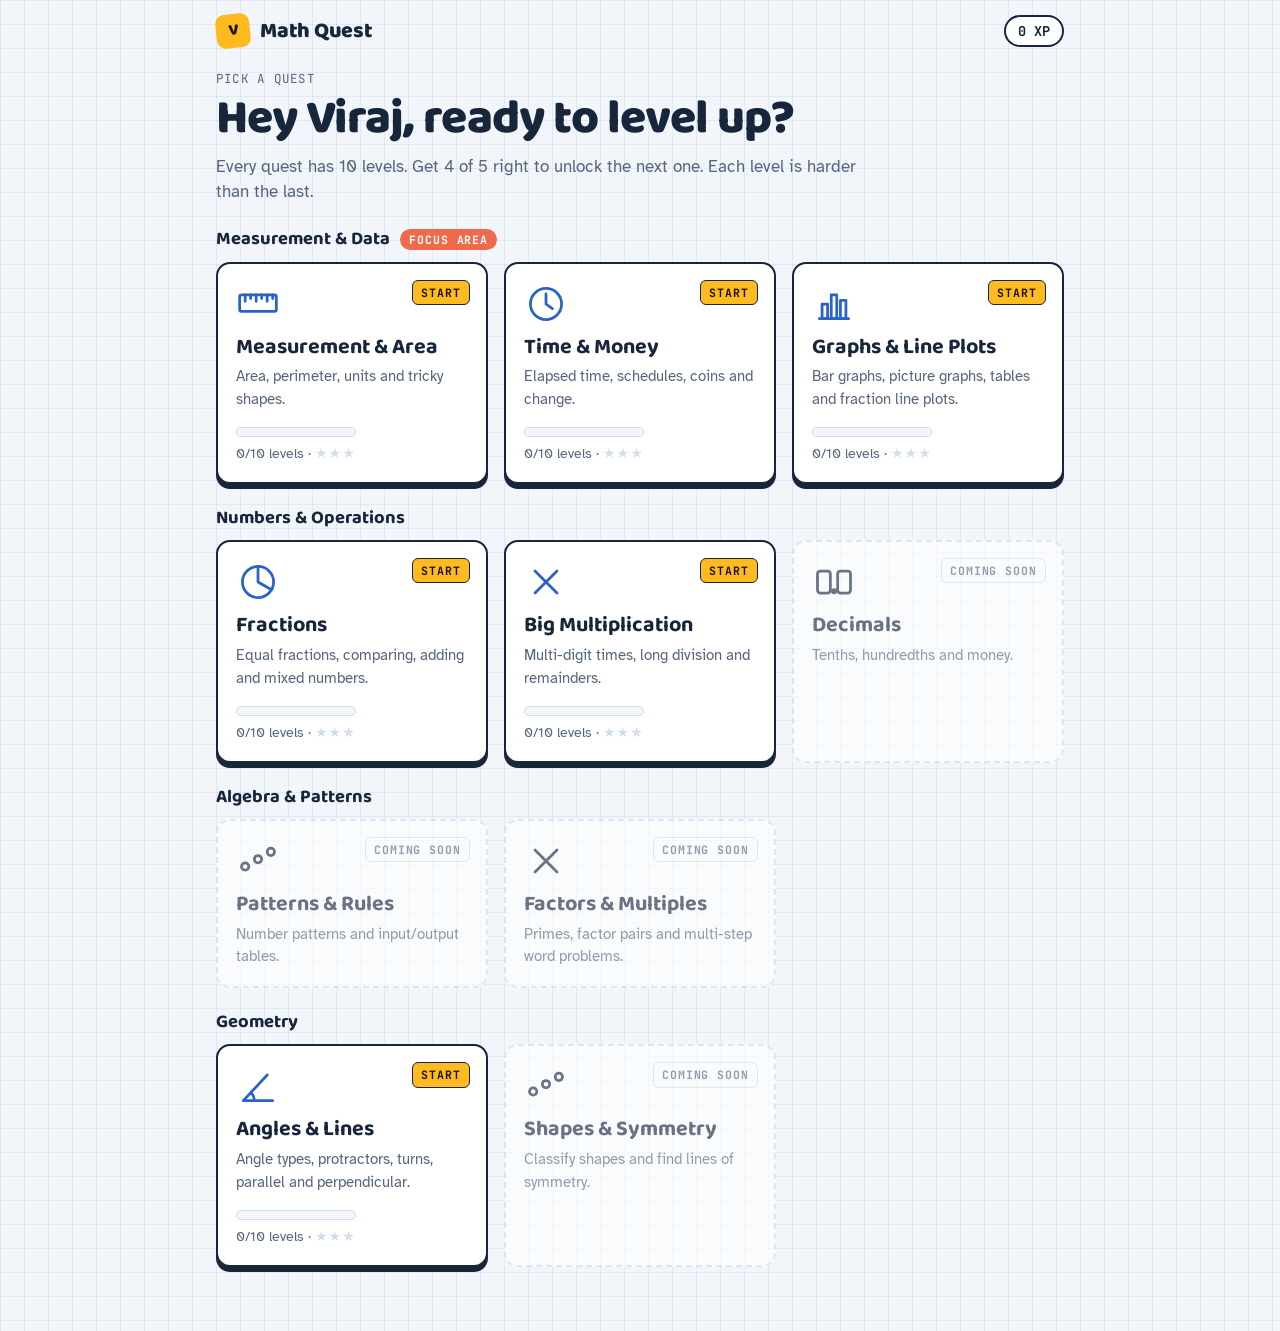
==== index.html @ 47aa9bea "Add Angles & Lines quest 10 levels covering Grade 4 geometry and angle measurement: angle types, lin" ====
<!doctype html>
<html lang="en">
<head>
<meta charset="utf-8">
<meta name="viewport" content="width=device-width, initial-scale=1, viewport-fit=cover">
<title>Viraj's Math Quest</title>
<meta name="claude:viewport-fit-sides" content="cover">
<link rel="preconnect" href="https://fonts.googleapis.com">
<link rel="preconnect" href="https://fonts.gstatic.com" crossorigin>
<link rel="stylesheet" href="https://fonts.googleapis.com/css2?family=Atkinson+Hyperlegible:wght@400;700&family=Baloo+2:wght@700;800&family=JetBrains+Mono:wght@500;700&display=swap">
<link rel="stylesheet" href="css/style.css">
</head>
<body>
<!--BODY-->
<header class="top">
  <button class="brand" id="home" aria-label="Back to all quests"><span class="mark">V</span>Math Quest</button>
  <span class="xp" id="xp">0 XP</span>
</header>
<main id="app"></main>
<!--/BODY-->
<script src="js/draw.js"></script>
<script src="js/topics/measurement.js"></script>
<script src="js/topics/time-money.js"></script>
<script src="js/topics/graphs.js"></script>
<script src="js/topics/fractions.js"></script>
<script src="js/topics/multiply.js"></script>
<script src="js/topics/angles.js"></script>
<script src="js/app.js"></script>
</body>
</html>
---- css/style.css ----
/* Layout: graph-paper page, one centred column; level map is a "ruler" plus a ladder of level cards. */
:root {
  --paper: #f2f6fb;
  --grid: rgba(47, 99, 171, 0.09);
  --card: #ffffff;
  --ink: #18263b;
  --muted: #56667e;
  --line: #d3deeb;
  --ink-blue: #2a63c7;
  --pencil: #ffba1f;
  --pencil-deep: #c98a00;
  --coral: #ef6a4c;
  --good: #1d9a57;
  --good-bg: #e5f6ec;
  --bad: #c9423a;
  --bad-bg: #fcebe8;
  --shape: #dce8fb;
  --shape-alt: #fff1cc;
  --display: 'Baloo 2', 'Trebuchet MS', system-ui, sans-serif;
  --body: 'Atkinson Hyperlegible', system-ui, -apple-system, 'Segoe UI', sans-serif;
  --mono: 'JetBrains Mono', ui-monospace, Menlo, Consolas, monospace;
  --r: 14px;
}
@media (prefers-color-scheme: dark) {
  :root:not([data-theme="light"]) {
    --paper: #13201c; --grid: rgba(220, 240, 230, 0.05); --card: #1c2c27; --ink: #e9f1ed; --muted: #9fb3aa;
    --line: #2e423b; --ink-blue: #7fb0ff; --pencil: #ffc94a; --pencil-deep: #ffd77a; --coral: #ff8a6e;
    --good: #4fcf8a; --good-bg: #173a29; --bad: #ff7d72; --bad-bg: #3d1f1d; --shape: #24405f; --shape-alt: #4a3d17;
    color-scheme: dark;
  }
}
:root[data-theme="dark"] {
  --paper: #13201c; --grid: rgba(220, 240, 230, 0.05); --card: #1c2c27; --ink: #e9f1ed; --muted: #9fb3aa;
  --line: #2e423b; --ink-blue: #7fb0ff; --pencil: #ffc94a; --pencil-deep: #ffd77a; --coral: #ff8a6e;
  --good: #4fcf8a; --good-bg: #173a29; --bad: #ff7d72; --bad-bg: #3d1f1d; --shape: #24405f; --shape-alt: #4a3d17;
  color-scheme: dark;
}

* { box-sizing: border-box; }
html, body { min-height: 100%; }
body {
  margin: 0;
  font: 17px/1.5 var(--body);
  color: var(--ink);
  background-color: var(--paper);
  background-image:
    linear-gradient(var(--grid) 1px, transparent 1px),
    linear-gradient(90deg, var(--grid) 1px, transparent 1px);
  background-size: 24px 24px;
}
button { font: inherit; color: inherit; }
:focus-visible { outline: 3px solid var(--ink-blue); outline-offset: 2px; border-radius: 6px; }
.sr { position: absolute; width: 1px; height: 1px; overflow: hidden; clip: rect(0 0 0 0); }

.top {
  display: flex; align-items: center; justify-content: space-between; gap: 12px;
  max-width: 880px; margin: 0 auto;
  padding-block: 14px;
  padding-left: max(16px, env(safe-area-inset-left, 0px));
  padding-right: max(16px, env(safe-area-inset-right, 0px));
}
.brand {
  display: flex; align-items: center; gap: 10px; background: none; border: 0; cursor: pointer; padding: 0;
  font-family: var(--display); font-weight: 800; font-size: 1.35rem; letter-spacing: -0.01em;
}
.brand .mark {
  width: 34px; height: 34px; border-radius: 9px; background: var(--pencil); color: #1b1300;
  display: grid; place-items: center; font-size: 1rem; transform: rotate(-6deg);
}
.xp {
  font-family: var(--mono); font-size: 0.85rem; font-weight: 700;
  background: var(--card); border: 2px solid var(--ink); border-radius: 999px; padding: 4px 12px;
  font-variant-numeric: tabular-nums;
}

main {
  max-width: 880px; margin: 0 auto;
  padding-block: 8px 64px;
  padding-left: max(16px, env(safe-area-inset-left, 0px));
  padding-right: max(16px, env(safe-area-inset-right, 0px));
  display: flex; flex-direction: column; gap: 24px;
}
h1, h2 { font-family: var(--display); line-height: 1.1; text-wrap: balance; margin: 0; }
h1 { font-size: clamp(2rem, 6vw, 3rem); font-weight: 800; letter-spacing: -0.02em; }
h2 { font-size: 1.35rem; font-weight: 700; }
.eyebrow { margin: 0 0 4px; font-family: var(--mono); font-size: 0.78rem; text-transform: uppercase; letter-spacing: 0.1em; color: var(--muted); }
.lede { margin: 8px 0 0; color: var(--muted); max-width: 60ch; }

.btn {
  border: 2px solid var(--ink); background: var(--card); border-radius: 12px; padding: 10px 18px;
  font-weight: 700; cursor: pointer; box-shadow: 0 3px 0 var(--ink); transition: transform .08s, box-shadow .08s;
}
.btn:active { transform: translateY(3px); box-shadow: 0 0 0 var(--ink); }
.btn.primary { background: var(--pencil); color: #1b1300; }
.btn:disabled { opacity: .5; cursor: default; }
.link { background: none; border: 0; padding: 4px 0; cursor: pointer; color: var(--ink-blue); font-weight: 700; }

/* ---------- home tiles ---------- */
.tiles { display: grid; grid-template-columns: repeat(auto-fill, minmax(240px, 1fr)); gap: 16px; }
.tile {
  position: relative; text-align: left; display: flex; flex-direction: column; gap: 6px;
  background: var(--card); border: 2px solid var(--line); border-radius: var(--r); padding: 18px;
  min-width: 0;
}
.tile p { margin: 0; color: var(--muted); font-size: 0.95rem; }
.tile .ic { width: 44px; height: 44px; fill: none; stroke: currentColor; stroke-width: 3; stroke-linecap: round; stroke-linejoin: round; margin-bottom: 4px; }
.tile.live { border-color: var(--ink); box-shadow: 0 5px 0 var(--ink); cursor: pointer; transition: transform .12s, box-shadow .12s; grid-column: span 1; }
.tile.live .ic { color: var(--ink-blue); }
.tile.live:hover { transform: translateY(-2px); box-shadow: 0 7px 0 var(--ink); }
.tile.live:active { transform: translateY(4px); box-shadow: 0 1px 0 var(--ink); }
.tile.soon { opacity: .62; border-style: dashed; }
.tile .tag {
  position: absolute; top: 16px; right: 16px; font-family: var(--mono); font-size: .72rem; font-weight: 700;
  text-transform: uppercase; letter-spacing: .08em; padding: 3px 8px; border-radius: 6px; border: 1.5px solid var(--line); color: var(--muted);
}
.tile .tag.go { background: var(--pencil); color: #1b1300; border-color: var(--ink); }
.tile-foot { margin-top: 10px; display: flex; flex-direction: column; gap: 6px; font-size: .88rem; color: var(--muted); }
.meter { height: 10px; border-radius: 99px; background: var(--paper); border: 1.5px solid var(--line); overflow: hidden; }
.meter i { display: block; height: 100%; background: var(--good); }

.stars { color: var(--pencil-deep); letter-spacing: 1px; white-space: nowrap; }
.stars .off { color: var(--line); }

/* ---------- level map ---------- */
.crumbs { margin-bottom: -12px; }
.ruler {
  margin-top: 18px; display: grid; grid-template-columns: repeat(10, 1fr);
  background: var(--pencil); border: 2px solid var(--ink); border-radius: 8px; height: 46px; overflow: hidden;
}
.ruler span {
  position: relative; border-right: 1.5px solid var(--ink);
  background: repeating-linear-gradient(90deg, transparent 0 calc(20% - 1px), rgba(0,0,0,.45) calc(20% - 1px) 20%) top / 100% 9px no-repeat;
}
.ruler span:last-child { border-right: 0; }
.ruler span.on { background-color: var(--good); }
.ruler em { position: absolute; bottom: 4px; right: 5px; font: 700 .78rem var(--mono); font-style: normal; color: #1b1300; }

.levels { display: grid; grid-template-columns: repeat(auto-fill, minmax(min(100%, 380px), 1fr)); gap: 12px; }
.lvl {
  display: flex; align-items: center; gap: 14px; text-align: left; cursor: pointer;
  background: var(--card); border: 2px solid var(--ink); border-radius: var(--r); padding: 12px 14px;
  box-shadow: 0 4px 0 var(--ink); min-width: 0; transition: transform .1s, box-shadow .1s;
}
.lvl:hover:not(:disabled) { transform: translateY(-2px); box-shadow: 0 6px 0 var(--ink); }
.lvl.locked { cursor: default; border-color: var(--line); box-shadow: none; opacity: .65; }
.lvl.next { outline: 3px dashed var(--pencil-deep); outline-offset: 3px; }
.lvl-n {
  flex: none; width: 44px; height: 44px; border-radius: 50%; display: grid; place-items: center;
  font: 800 1.35rem var(--display); background: var(--paper); border: 2px solid currentColor;
}
.lvl.done .lvl-n { background: var(--good); color: #fff; border-color: var(--good); }
.lvl-body { flex: 1; min-width: 0; display: flex; flex-direction: column; }
.lvl-body b { font-family: var(--display); font-size: 1.15rem; line-height: 1.2; }
.lvl-body small { color: var(--muted); font-size: .85rem; }
.lvl-s { flex: none; font-size: 1.1rem; }
.parent { margin: 0; font-size: .85rem; color: var(--muted); }

/* ---------- play ---------- */
.playtop { display: flex; align-items: center; gap: 12px; flex-wrap: wrap; justify-content: space-between; }
.where { font-family: var(--display); font-weight: 700; font-size: 1.1rem; flex: 1; min-width: 0; text-align: center; }
.dots { display: flex; gap: 6px; }
.dots i { width: 14px; height: 14px; border-radius: 50%; border: 2px solid var(--ink); background: var(--card); }
.dots i.cur { background: var(--pencil); }
.dots i.ok { background: var(--good); border-color: var(--good); }
.dots i.no { background: var(--bad); border-color: var(--bad); }

.qcard {
  background: var(--card); border: 2px solid var(--ink); border-radius: 18px; box-shadow: 0 6px 0 var(--ink);
  padding: clamp(18px, 4vw, 32px); display: flex; flex-direction: column; gap: 18px;
}
.qnum { margin: 0; font-family: var(--mono); font-size: .78rem; text-transform: uppercase; letter-spacing: .1em; color: var(--muted); }
.prompt { font-size: clamp(1.15rem, 3.2vw, 1.4rem); line-height: 1.45; max-width: 60ch; }
.prompt b { color: var(--ink-blue); }
.fig { margin: 0; background: var(--paper); border-radius: 12px; border: 1.5px solid var(--line); padding: 8px; }
.fig svg { display: block; width: 100%; max-width: 460px; height: auto; margin: 0 auto; }
.fig .sh { fill: var(--shape); stroke: var(--ink); stroke-width: 2.5; stroke-linejoin: round; }
.fig .sh.cut { fill: var(--paper); stroke-dasharray: 0; }
.fig .sh.alt { fill: var(--shape-alt); }
.fig .seg { stroke: var(--ink); stroke-width: 2; stroke-dasharray: 6 5; }
.fig .ra { fill: none; stroke: var(--ink); stroke-width: 1.6; }
.fig .lbl { font: 700 14px var(--mono); fill: var(--ink); paint-order: stroke; stroke: var(--paper); stroke-width: 4px; stroke-linejoin: round; }
.fig .lbl.q { fill: var(--coral); font-size: 16px; }

.answer { display: flex; gap: 12px; flex-wrap: wrap; align-items: stretch; }
.field {
  display: flex; align-items: center; gap: 8px; border: 2px solid var(--ink); border-radius: 12px; background: var(--paper);
  padding: 0 14px; flex: 0 1 280px; min-width: 0;
}
.field input {
  border: 0; background: transparent; outline: none; font: 700 1.5rem var(--mono); color: var(--ink);
  width: 100%; min-width: 0; padding: 10px 0;
}
.field:focus-within { outline: 3px solid var(--ink-blue); outline-offset: 2px; }
.field .unit, .field .pre { font-family: var(--mono); color: var(--muted); white-space: nowrap; }
.field.right { border-color: var(--good); background: var(--good-bg); }
.field.wrong { border-color: var(--bad); background: var(--bad-bg); }

.choices { display: grid; grid-template-columns: repeat(auto-fit, minmax(160px, 1fr)); gap: 10px; }
.choice {
  border: 2px solid var(--ink); border-radius: 12px; background: var(--paper); padding: 14px; cursor: pointer;
  font-family: var(--mono); font-weight: 700; font-size: 1.05rem; box-shadow: 0 3px 0 var(--ink);
}
.choice:hover:not(:disabled) { background: var(--shape); }
.choice:disabled { cursor: default; }
.choice.right { background: var(--good-bg); border-color: var(--good); box-shadow: 0 3px 0 var(--good); }
.choice.wrong { background: var(--bad-bg); border-color: var(--bad); box-shadow: 0 3px 0 var(--bad); }

.hintrow { display: flex; flex-direction: column; gap: 6px; }
.hinttext { margin: 0; padding: 10px 14px; border-radius: 10px; background: var(--shape-alt); max-width: 60ch; }

.feedback { border-radius: 14px; padding: 16px 18px; display: flex; flex-direction: column; gap: 8px; align-items: flex-start; }
.feedback.good { background: var(--good-bg); border: 2px solid var(--good); }
.feedback.bad { background: var(--bad-bg); border: 2px solid var(--bad); }
.feedback p { margin: 0; }
.verdict { font-family: var(--display); font-size: 1.3rem; font-weight: 800; }
.plus { font: 700 .85rem var(--mono); color: var(--good); }
.why { font-family: var(--mono); font-size: .95rem; }
.feedback .btn { margin-top: 6px; }

/* ---------- results ---------- */
.result { text-align: center; display: flex; flex-direction: column; align-items: center; gap: 6px; padding-block: 32px; }
.result .lede { margin-inline: auto; }
.bigstars { font-size: 3.4rem; line-height: 1.1; margin: 8px 0; }
.result.win .bigstars { animation: pop .5s ease-out; }
.actions { display: flex; gap: 12px; flex-wrap: wrap; justify-content: center; margin-top: 18px; }
@keyframes pop { from { transform: scale(.4); } 70% { transform: scale(1.15); } to { transform: scale(1); } }

.confetti { position: fixed; inset: 0; width: 100%; height: 100%; pointer-events: none; z-index: 50; }

@media (prefers-reduced-motion: reduce) {
  * { animation: none !important; transition: none !important; }
}
@media (max-width: 520px) {
  .where { order: 3; flex-basis: 100%; text-align: left; }
  .answer .btn { flex: 1 1 100%; }
  .field { flex: 1 1 100%; }
}

/* ---------- home: areas from the score report ---------- */
.area { display: flex; flex-direction: column; gap: 12px; }
.area-h { font-size: 1.15rem; display: flex; align-items: center; gap: 10px; flex-wrap: wrap; }
.pill {
  font: 700 .72rem var(--mono); text-transform: uppercase; letter-spacing: .08em;
  background: var(--coral); color: #fff; padding: 3px 9px; border-radius: 999px;
}

/* ---------- graphs & tables ---------- */
.fig .gl { stroke: var(--line); stroke-width: 1; }
.fig .ax { stroke: var(--ink); stroke-width: 2; }
.fig .bar { fill: var(--ink-blue); }
.fig .bar.miss { fill: none; stroke: var(--coral); stroke-width: 2; stroke-dasharray: 5 4; }
.fig .tk { font: 600 12px var(--mono); fill: var(--ink); }
.fig .ttl { font: 700 14px var(--body); fill: var(--muted); }
.fig .xm { font: 700 20px var(--mono); fill: var(--ink-blue); }
.fig .qm { font: 800 20px var(--display); fill: var(--coral); }
.fig .ico { fill: var(--pencil); stroke: var(--pencil-deep); stroke-width: 1.5; }
.prompt code { font: 700 .9em var(--mono); background: var(--paper); border: 1px solid var(--line); border-radius: 5px; padding: 0 5px; }
.dtable { border-collapse: collapse; margin: 12px 0; font-family: var(--mono); font-size: 1rem; font-variant-numeric: tabular-nums; }
.dtable th, .dtable td { border: 1.5px solid var(--line); padding: 6px 16px; text-align: left; }
.dtable th { background: var(--paper); font-family: var(--body); }
.dtable td:last-child { text-align: right; }
.fig .tkf { font: 700 17px var(--body); fill: var(--ink); }

/* ---------- fractions ---------- */
.fig .fb { fill: var(--card); stroke: var(--ink); stroke-width: 2; }
.fig .fb.on { fill: var(--pencil); }
.fr { display: inline-flex; flex-direction: column; align-items: center; vertical-align: middle; line-height: 1.05; font-family: var(--mono); font-weight: 700; font-size: .9em; margin: 0 .12em; }
.fr > span:first-child { border-bottom: 2px solid currentColor; padding: 0 .15em; }
.choice .fr { font-size: 1em; }
.feedback .fr, .hinttext .fr { font-size: .95em; }

/* ---------- area model ---------- */
.dtable.area th, .dtable.area td { text-align: center; min-width: 64px; }
.dtable.area th:first-child { color: var(--muted); }
.dtable.area td { background: var(--shape); }
.qcell { color: var(--coral); font-size: 1.2em; }

/* ---------- angles & lines ---------- */
.fig .ray { stroke: var(--ink); stroke-width: 3; stroke-linecap: round; }
.fig .ray.hl { stroke: var(--coral); }
.fig .ahd { fill: var(--ink); }
.fig .arc { fill: none; stroke: var(--ink-blue); stroke-width: 2.5; }
.fig .arcmk { fill: none; stroke: var(--ink-blue); stroke-width: 2.5; }
.fig .vtx { fill: var(--ink); }
.fig .angl { font: 700 15px var(--mono); fill: var(--ink-blue); paint-order: stroke; stroke: var(--paper); stroke-width: 4px; }
.fig .lbl.ang { fill: var(--ink-blue); }
.fig .prot { fill: var(--shape-alt); stroke: var(--ink); stroke-width: 2; }
.fig .tick { stroke: var(--ink); stroke-width: 1.3; }
.fig .ptk { font: 600 10px var(--mono); fill: var(--ink); }
.fig .clk { fill: var(--card); stroke: var(--ink); stroke-width: 3; }
.fig .hand { stroke: var(--ink); stroke-width: 3.5; stroke-linecap: round; }
.fig .hand.hr { stroke-width: 6; stroke: var(--ink-blue); }
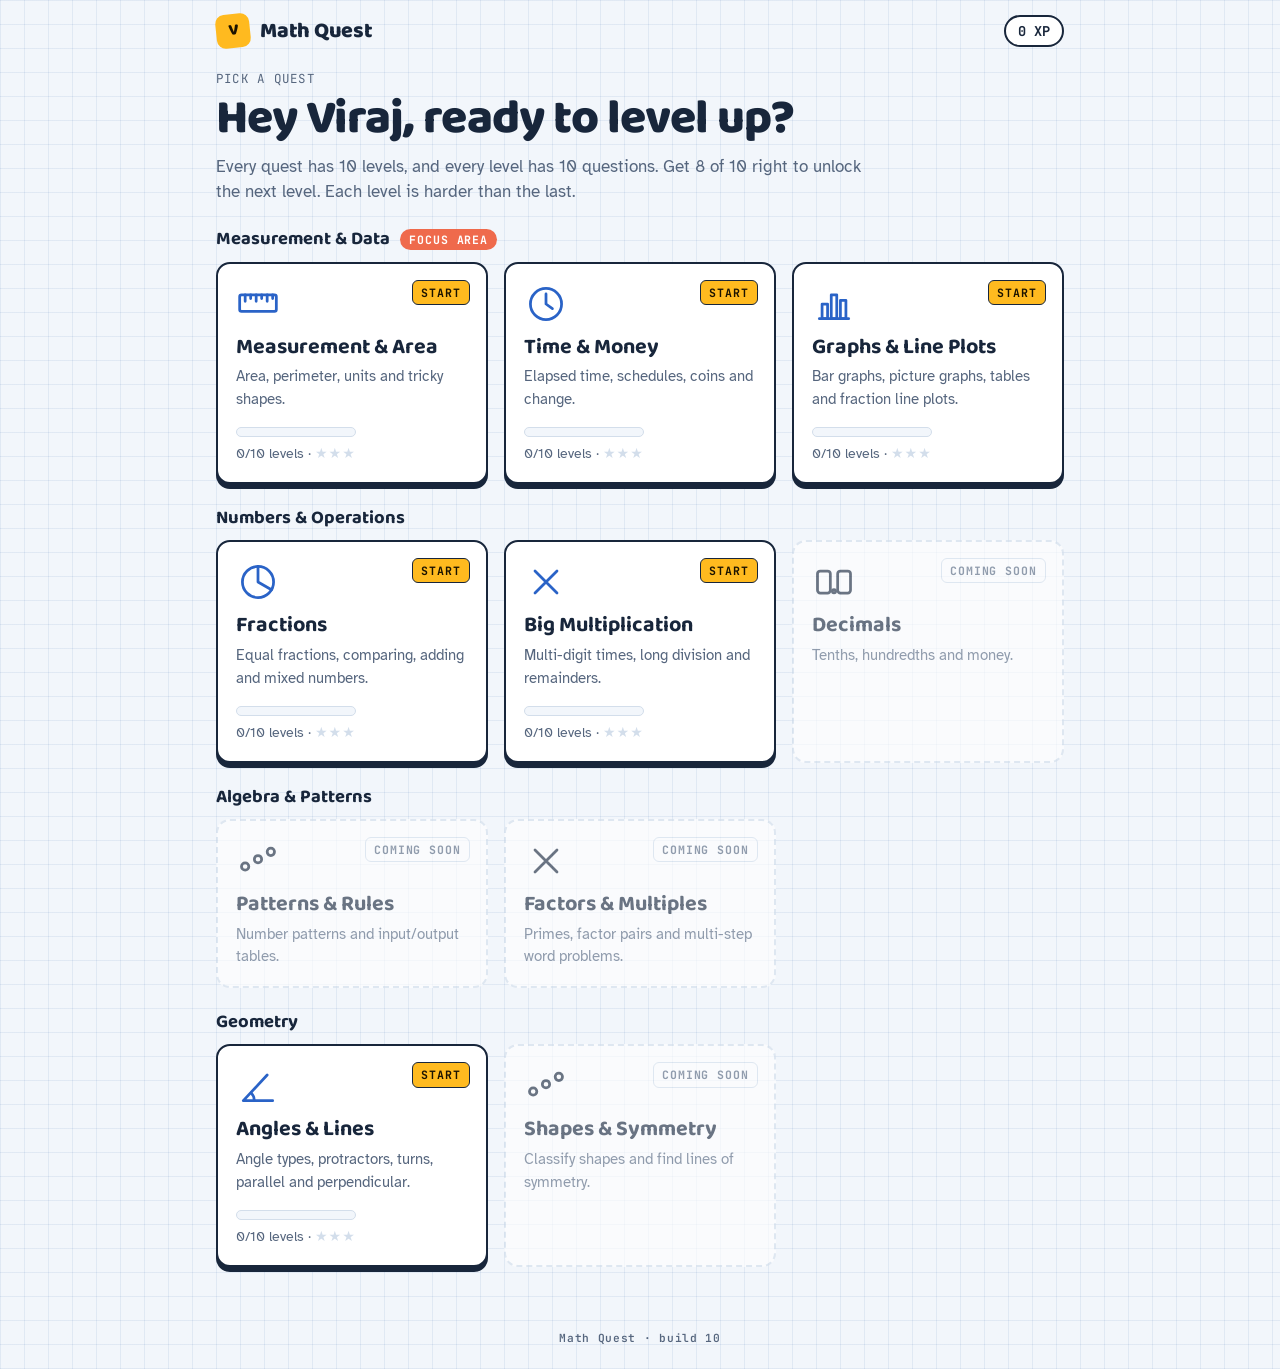
==== commit 6e10aa0a: "Add build number and a first-question tip A small 'build 10' footer shows which version is loaded, a" ====
--- a/index.html
+++ b/index.html
@@ -17,6 +17,7 @@
   <span class="xp" id="xp">0 XP</span>
 </header>
 <main id="app"></main>
+<footer class="build">Math Quest · build 10</footer>
 <!--/BODY-->
 <script src="js/draw.js"></script>
 <script src="js/topics/measurement.js"></script>
--- a/css/style.css
+++ b/css/style.css
@@ -290,3 +290,6 @@
 .fig .clk { fill: var(--card); stroke: var(--ink); stroke-width: 3; }
 .fig .hand { stroke: var(--ink); stroke-width: 3.5; stroke-linecap: round; }
 .fig .hand.hr { stroke-width: 6; stroke: var(--ink-blue); }
+.qcount { margin-top: 3px; font: 700 .72rem var(--mono); text-transform: uppercase; letter-spacing: .08em; color: var(--ink-blue); }
+.lvl.locked .qcount { color: var(--muted); }
+.build { text-align: center; font: 600 .7rem var(--mono); color: var(--muted); letter-spacing: .06em; padding-block: 0 24px; }
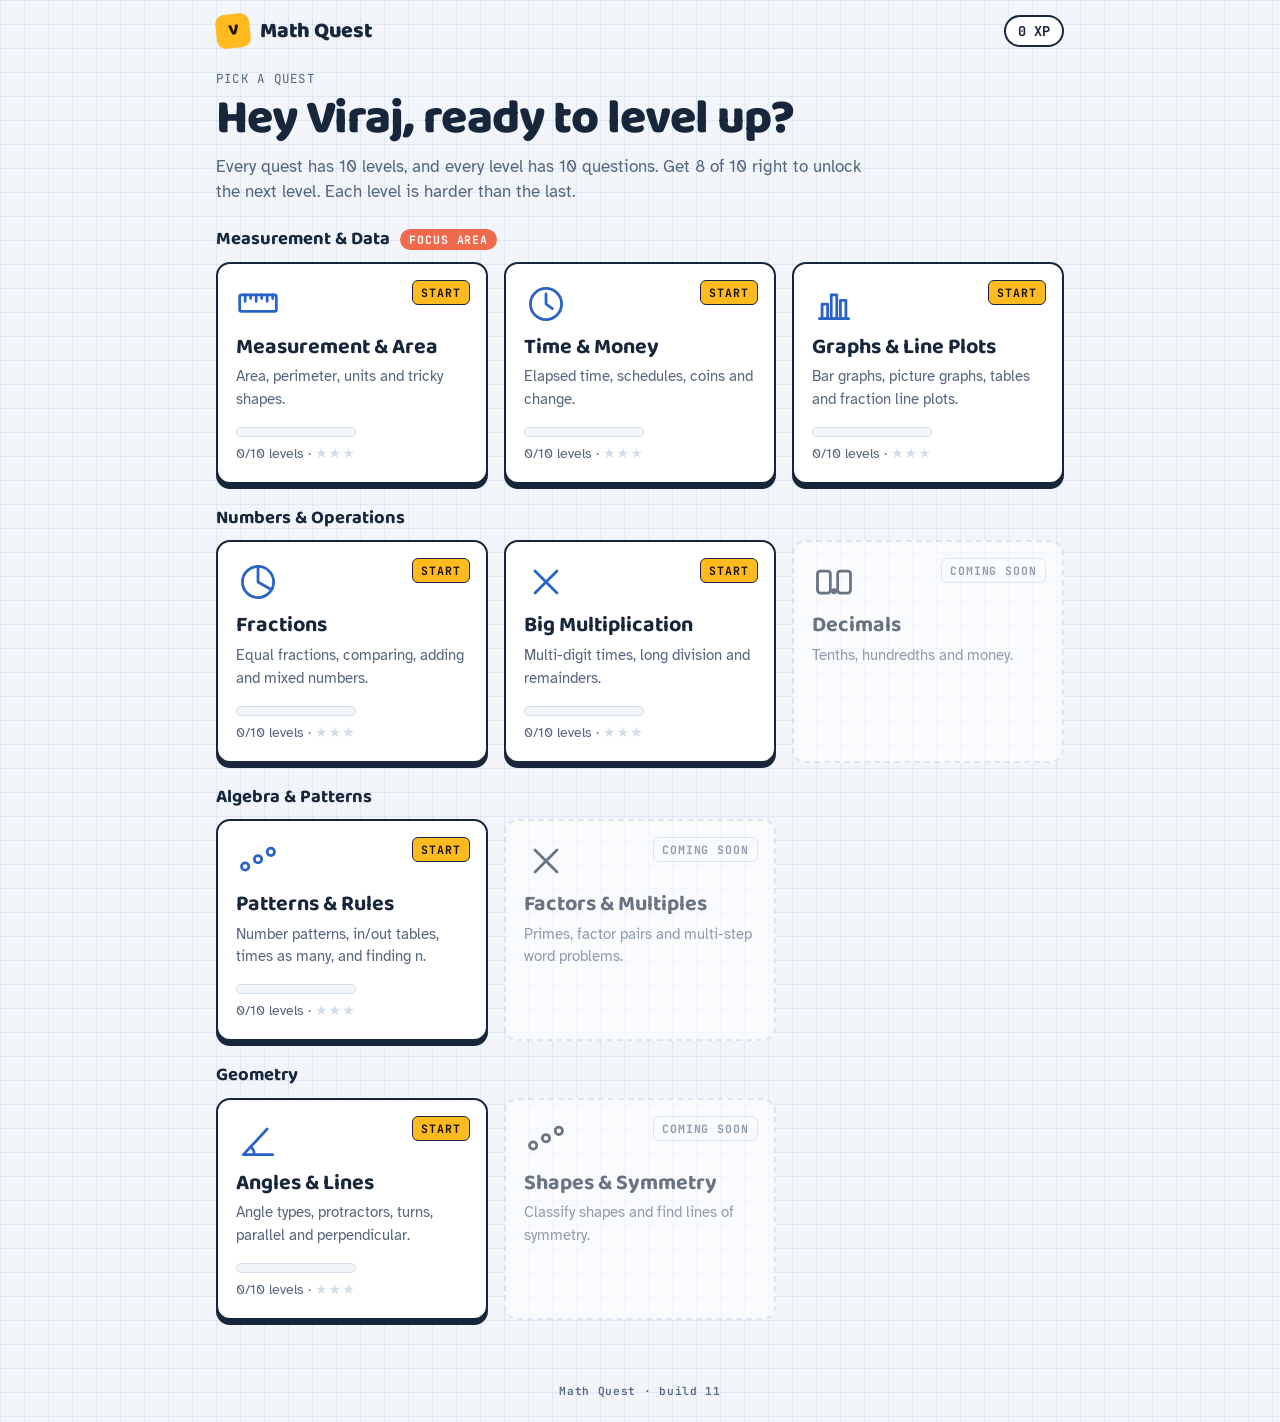
==== commit a9d6e130: "Add Patterns & Rules quest First quest in Algebra & Patterns. 10 levels: number sequences with bigge" ====
--- a/index.html
+++ b/index.html
@@ -17,7 +17,7 @@
   <span class="xp" id="xp">0 XP</span>
 </header>
 <main id="app"></main>
-<footer class="build">Math Quest · build 10</footer>
+<footer class="build">Math Quest · build 11</footer>
 <!--/BODY-->
 <script src="js/draw.js"></script>
 <script src="js/topics/measurement.js"></script>
@@ -26,6 +26,7 @@
 <script src="js/topics/fractions.js"></script>
 <script src="js/topics/multiply.js"></script>
 <script src="js/topics/angles.js"></script>
+<script src="js/topics/patterns.js"></script>
 <script src="js/app.js"></script>
 </body>
 </html>
--- a/css/style.css
+++ b/css/style.css
@@ -293,3 +293,6 @@
 .qcount { margin-top: 3px; font: 700 .72rem var(--mono); text-transform: uppercase; letter-spacing: .08em; color: var(--ink-blue); }
 .lvl.locked .qcount { color: var(--muted); }
 .build { text-align: center; font: 600 .7rem var(--mono); color: var(--muted); letter-spacing: .06em; padding-block: 0 24px; }
+.dtable.io th, .dtable.io td { text-align: center; min-width: 52px; padding: 6px 10px; }
+.dtable.io th { color: var(--muted); }
+.prompt .qcell { font-family: var(--mono); }
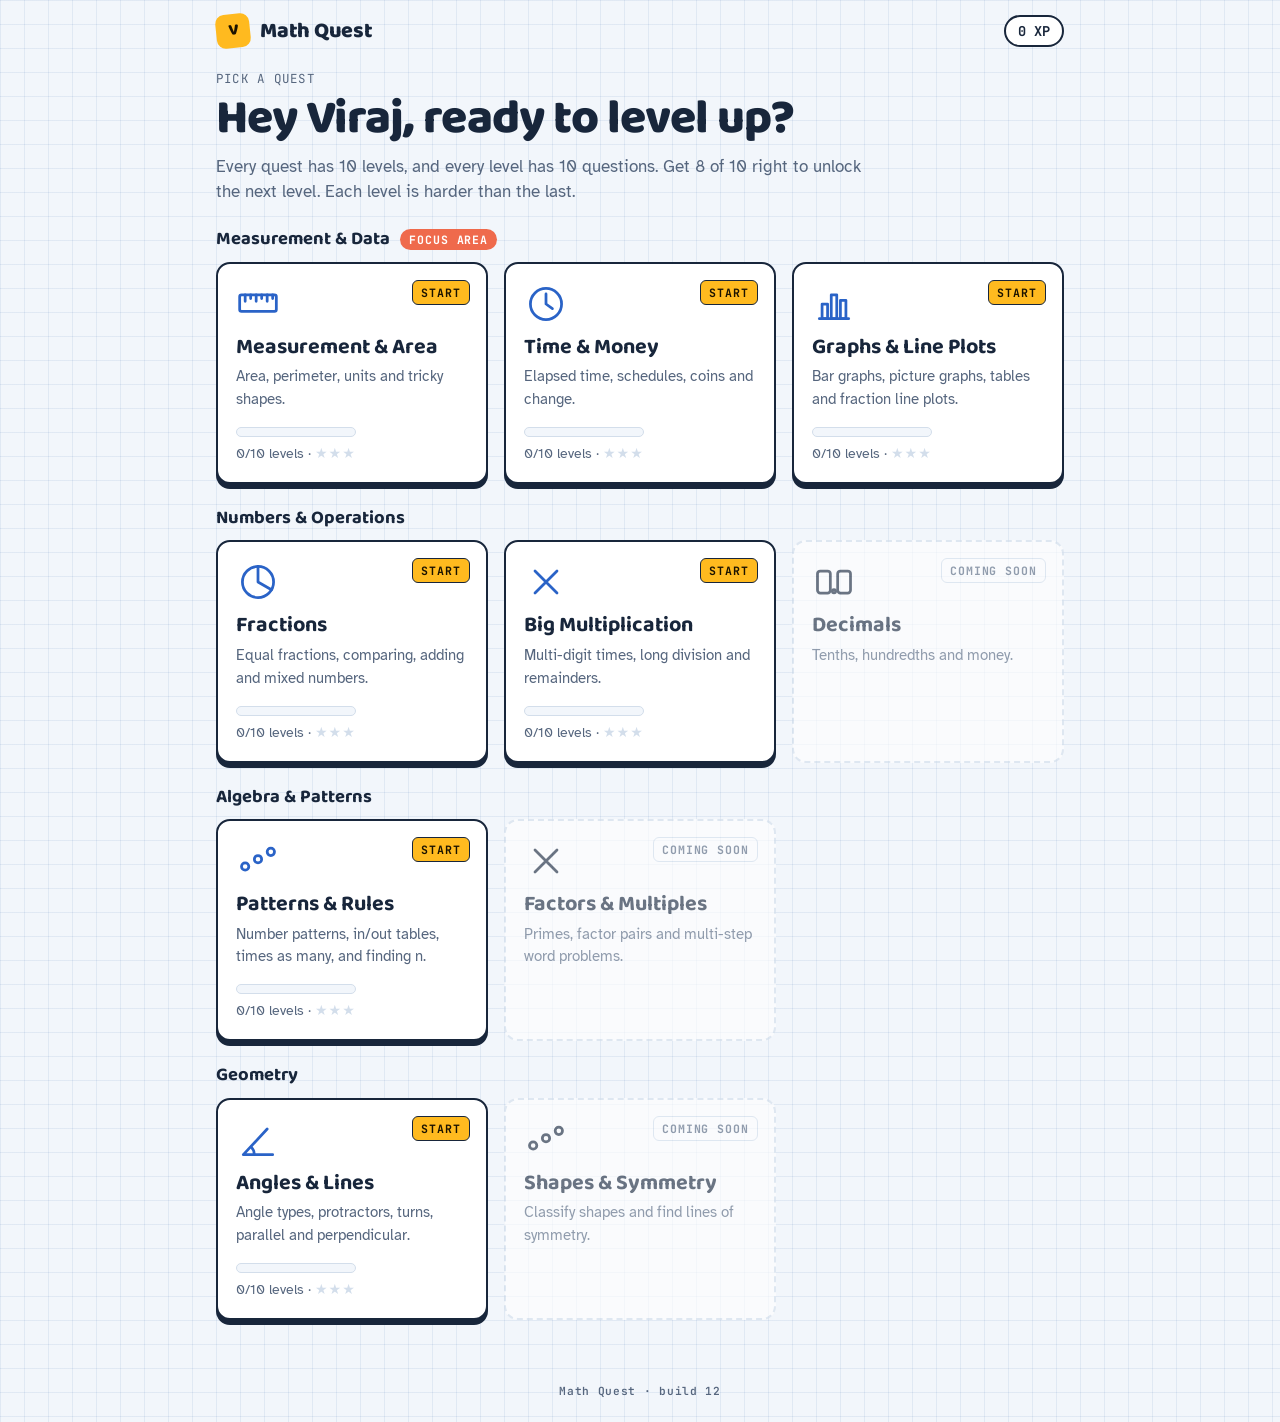
==== commit 74388657: "Guard Parent mode with a parent PIN Parent mode (unlock every level) now asks for a PIN. The PIN is " ====
--- a/index.html
+++ b/index.html
@@ -17,7 +17,7 @@
   <span class="xp" id="xp">0 XP</span>
 </header>
 <main id="app"></main>
-<footer class="build">Math Quest · build 11</footer>
+<footer class="build">Math Quest · build 12</footer>
 <!--/BODY-->
 <script src="js/draw.js"></script>
 <script src="js/topics/measurement.js"></script>
--- a/css/style.css
+++ b/css/style.css
@@ -296,3 +296,23 @@
 .dtable.io th, .dtable.io td { text-align: center; min-width: 52px; padding: 6px 10px; }
 .dtable.io th { color: var(--muted); }
 .prompt .qcell { font-family: var(--mono); }
+
+/* ---------- parent PIN dialog ---------- */
+.modal {
+  position: fixed; inset: 0; z-index: 60; display: grid; place-items: center;
+  background: rgba(10, 18, 30, .55);
+  padding-block: max(16px, env(safe-area-inset-top, 0px)) max(16px, env(safe-area-inset-bottom, 0px));
+  padding-left: max(16px, env(safe-area-inset-left, 0px)); padding-right: max(16px, env(safe-area-inset-right, 0px));
+}
+.sheet {
+  width: min(100%, 380px); background: var(--card); border: 2px solid var(--ink); border-radius: 18px; box-shadow: 0 6px 0 var(--ink);
+  padding: 22px; display: flex; flex-direction: column; gap: 12px;
+}
+.sheet .lede { margin: 0; font-size: .95rem; }
+.pin {
+  font: 700 1.4rem var(--mono); letter-spacing: .3em; text-align: center; color: var(--ink);
+  background: var(--paper); border: 2px solid var(--ink); border-radius: 12px; padding: 10px; width: 100%;
+}
+.pin:focus { outline: 3px solid var(--ink-blue); outline-offset: 2px; }
+.pin-err { margin: 0; color: var(--bad); font-weight: 700; font-size: .9rem; }
+.sheet .actions { margin-top: 4px; justify-content: flex-end; }
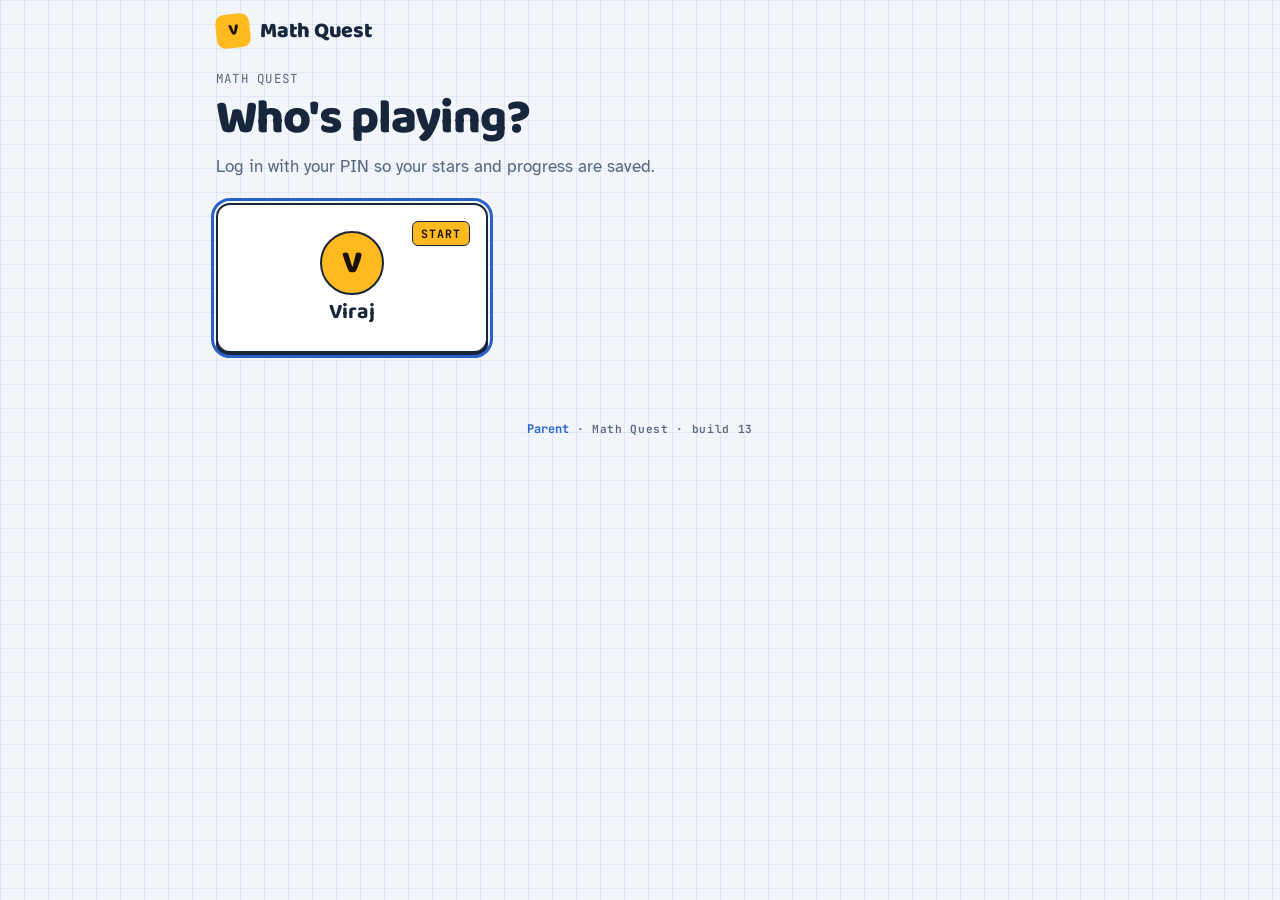
==== commit 955244bf: "Add player login and a progress log saved as text files on GitHub - Login: players pick a PIN on fir" ====
--- a/index.html
+++ b/index.html
@@ -13,11 +13,11 @@
 <body>
 <!--BODY-->
 <header class="top">
-  <button class="brand" id="home" aria-label="Back to all quests"><span class="mark">V</span>Math Quest</button>
-  <span class="xp" id="xp">0 XP</span>
+  <button class="brand" id="home" aria-label="Back to all quests"><span class="mark">V</span><span class="brand-t">Math Quest</span></button>
+  <span class="right"><span class="who" id="who"></span><span class="xp" id="xp">0 XP</span></span>
 </header>
 <main id="app"></main>
-<footer class="build">Math Quest · build 12</footer>
+<footer class="build"><button class="link" id="parent-link">Parent</button> · Math Quest · build 13</footer>
 <!--/BODY-->
 <script src="js/draw.js"></script>
 <script src="js/topics/measurement.js"></script>
@@ -27,6 +27,8 @@
 <script src="js/topics/multiply.js"></script>
 <script src="js/topics/angles.js"></script>
 <script src="js/topics/patterns.js"></script>
+<script src="js/sync.js"></script>
+<script src="js/report.js"></script>
 <script src="js/app.js"></script>
 </body>
 </html>
--- a/css/style.css
+++ b/css/style.css
@@ -316,3 +316,43 @@
 .pin:focus { outline: 3px solid var(--ink-blue); outline-offset: 2px; }
 .pin-err { margin: 0; color: var(--bad); font-weight: 700; font-size: .9rem; }
 .sheet .actions { margin-top: 4px; justify-content: flex-end; }
+
+/* ---------- login, parent page, report ---------- */
+.top .right { display: flex; align-items: center; gap: 10px; min-width: 0; }
+.who { font-size: .85rem; color: var(--muted); white-space: nowrap; }
+.who .link { font-size: .85rem; }
+.build .link { font-size: .75rem; }
+.players .player { align-items: center; text-align: center; padding-block: 26px; }
+.avatar { width: 64px; height: 64px; border-radius: 50%; display: grid; place-items: center; background: var(--pencil); color: #1b1300; font: 800 2rem var(--display); border: 2px solid var(--ink); }
+.small { font-size: .85rem; }
+.muted { color: var(--muted); }
+.link.small { font-size: .85rem; align-self: flex-start; }
+.tabs { display: flex; gap: 8px; border-bottom: 2px solid var(--line); }
+.tab { background: none; border: 0; border-bottom: 3px solid transparent; margin-bottom: -2px; padding: 8px 14px; font-weight: 700; cursor: pointer; color: var(--muted); }
+.tab.on { color: var(--ink); border-bottom-color: var(--pencil-deep); }
+.panel { background: var(--card); border: 2px solid var(--line); border-radius: var(--r); padding: 18px; display: flex; flex-direction: column; gap: 8px; }
+.panel h2 { font-size: 1.2rem; }
+.panel label { font-weight: 700; font-size: .85rem; margin-top: 6px; }
+.txt { font: 600 1rem var(--mono); color: var(--ink); background: var(--paper); border: 2px solid var(--line); border-radius: 10px; padding: 9px 12px; width: 100%; min-width: 0; }
+.txt:focus { outline: 3px solid var(--ink-blue); outline-offset: 1px; }
+.actions.left { justify-content: flex-start; margin-top: 8px; }
+.pin-msg { margin: 0; font-size: .9rem; min-height: 1.2em; }
+.pin-msg.good { color: var(--good); } .pin-msg.bad { color: var(--bad); }
+.sync-note { margin: 14px 0 0; font-size: .8rem; color: var(--muted); }
+.kpis { display: grid; grid-template-columns: repeat(auto-fit, minmax(130px, 1fr)); gap: 10px; }
+.kpis div { background: var(--card); border: 2px solid var(--line); border-radius: 12px; padding: 12px 14px; display: flex; flex-direction: column; }
+.kpis b { font: 800 1.7rem var(--display); font-variant-numeric: tabular-nums; }
+.kpis span { color: var(--muted); font-size: .8rem; }
+.rep-h { font-size: 1.2rem; margin-top: 8px; }
+.tablewrap { overflow-x: auto; }
+.rep { border-collapse: collapse; width: 100%; font-size: .9rem; background: var(--card); }
+.rep th, .rep td { border-bottom: 1.5px solid var(--line); padding: 8px 10px; text-align: left; vertical-align: top; }
+.rep th { font: 700 .72rem var(--mono); text-transform: uppercase; letter-spacing: .06em; color: var(--muted); background: var(--paper); }
+.rep .num { text-align: right; white-space: nowrap; font-variant-numeric: tabular-nums; }
+.rep .muted { font-size: .8rem; }
+.chip { display: inline-block; font: 700 .68rem var(--mono); text-transform: uppercase; letter-spacing: .05em; padding: 1px 6px; border-radius: 99px; border: 1.5px solid var(--line); color: var(--muted); }
+.chip.slow { border-color: var(--coral); color: var(--coral); }
+.chip.fast, .chip.ok { border-color: var(--good); color: var(--good); }
+.callout { margin: 0; padding: 10px 14px; border-radius: 10px; background: var(--bad-bg); border: 2px solid var(--bad); }
+.empty { display: flex; flex-direction: column; gap: 6px; }
+@media (max-width: 520px) { .brand-t { display: none; } }
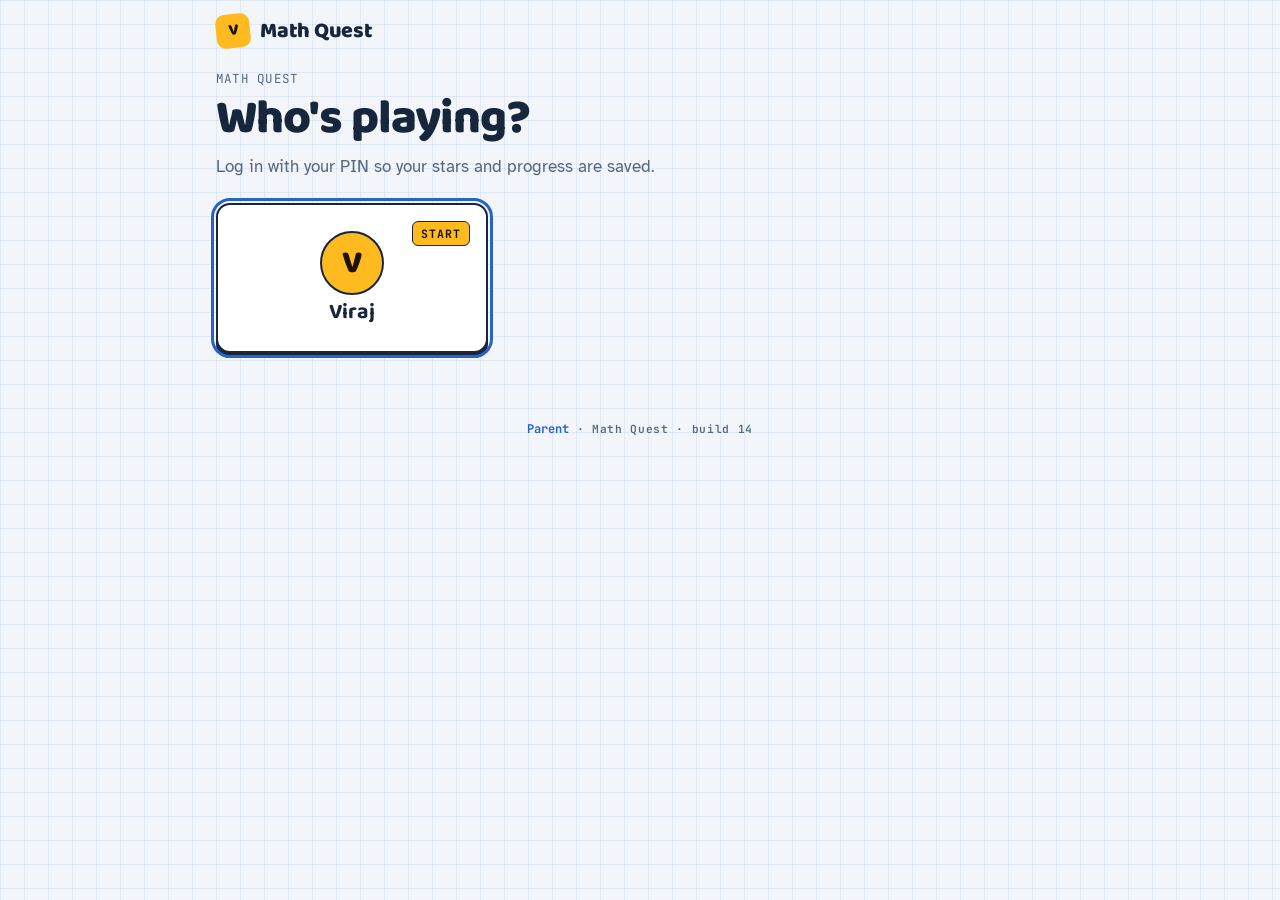
==== commit e9936aa9: "Make sync problems visible in Parent > Settings Save and test now writes a small file under checks/ " ====
--- a/index.html
+++ b/index.html
@@ -17,7 +17,7 @@
   <span class="right"><span class="who" id="who"></span><span class="xp" id="xp">0 XP</span></span>
 </header>
 <main id="app"></main>
-<footer class="build"><button class="link" id="parent-link">Parent</button> · Math Quest · build 13</footer>
+<footer class="build"><button class="link" id="parent-link">Parent</button> · Math Quest · build 14</footer>
 <!--/BODY-->
 <script src="js/draw.js"></script>
 <script src="js/topics/measurement.js"></script>
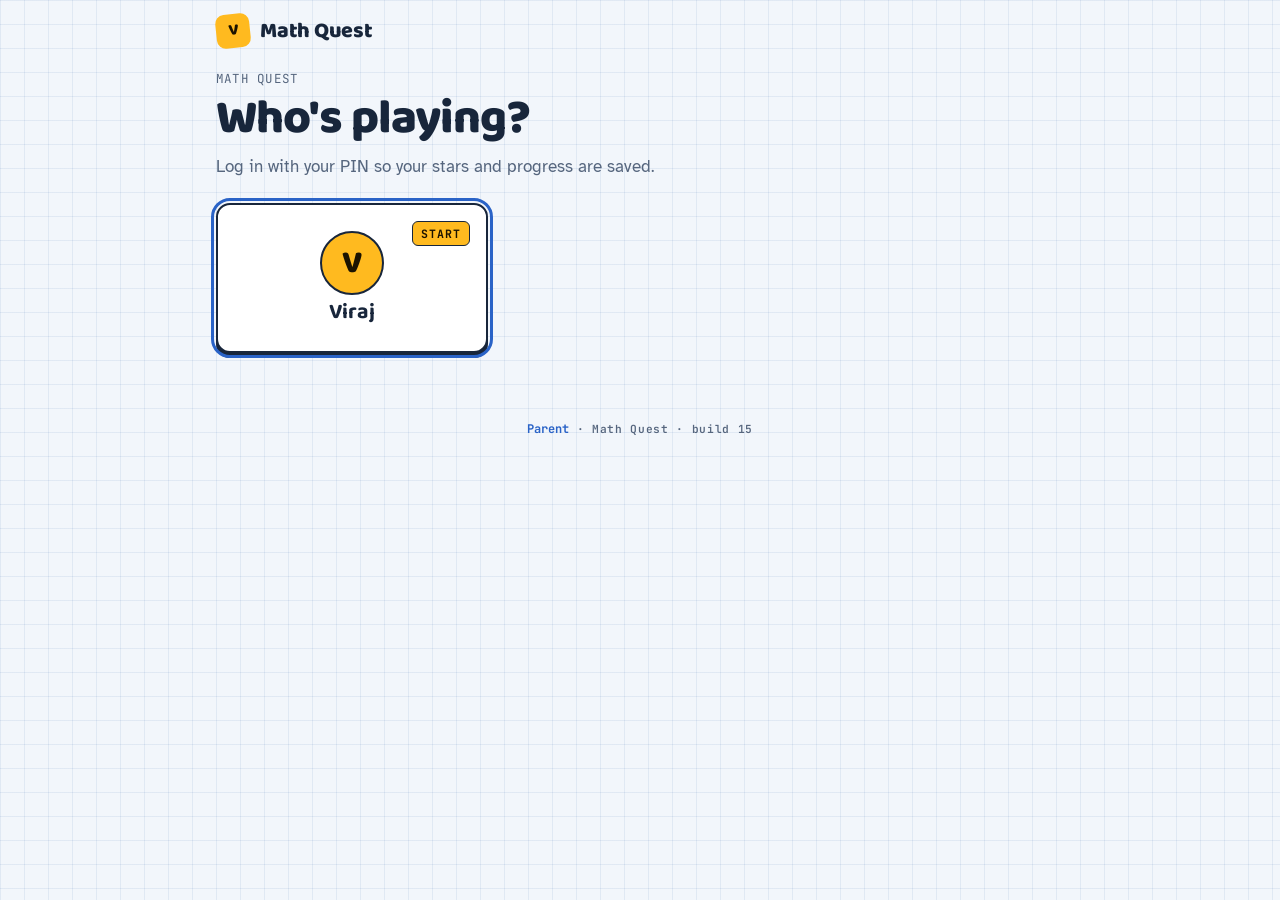
==== commit 5d14be00: "Add parent progress dashboard at admin.html A full-page dashboard built from the anonymous progress " ====
--- a/index.html
+++ b/index.html
@@ -17,7 +17,7 @@
   <span class="right"><span class="who" id="who"></span><span class="xp" id="xp">0 XP</span></span>
 </header>
 <main id="app"></main>
-<footer class="build"><button class="link" id="parent-link">Parent</button> · Math Quest · build 14</footer>
+<footer class="build"><button class="link" id="parent-link">Parent</button> · Math Quest · build 15</footer>
 <!--/BODY-->
 <script src="js/draw.js"></script>
 <script src="js/topics/measurement.js"></script>
--- a/css/style.css
+++ b/css/style.css
@@ -356,3 +356,5 @@
 .callout { margin: 0; padding: 10px 14px; border-radius: 10px; background: var(--bad-bg); border: 2px solid var(--bad); }
 .empty { display: flex; flex-direction: column; gap: 6px; }
 @media (max-width: 520px) { .brand-t { display: none; } }
+a.btn { display: inline-block; text-decoration: none; color: var(--ink); }
+a.btn.primary { color: #1b1300; }
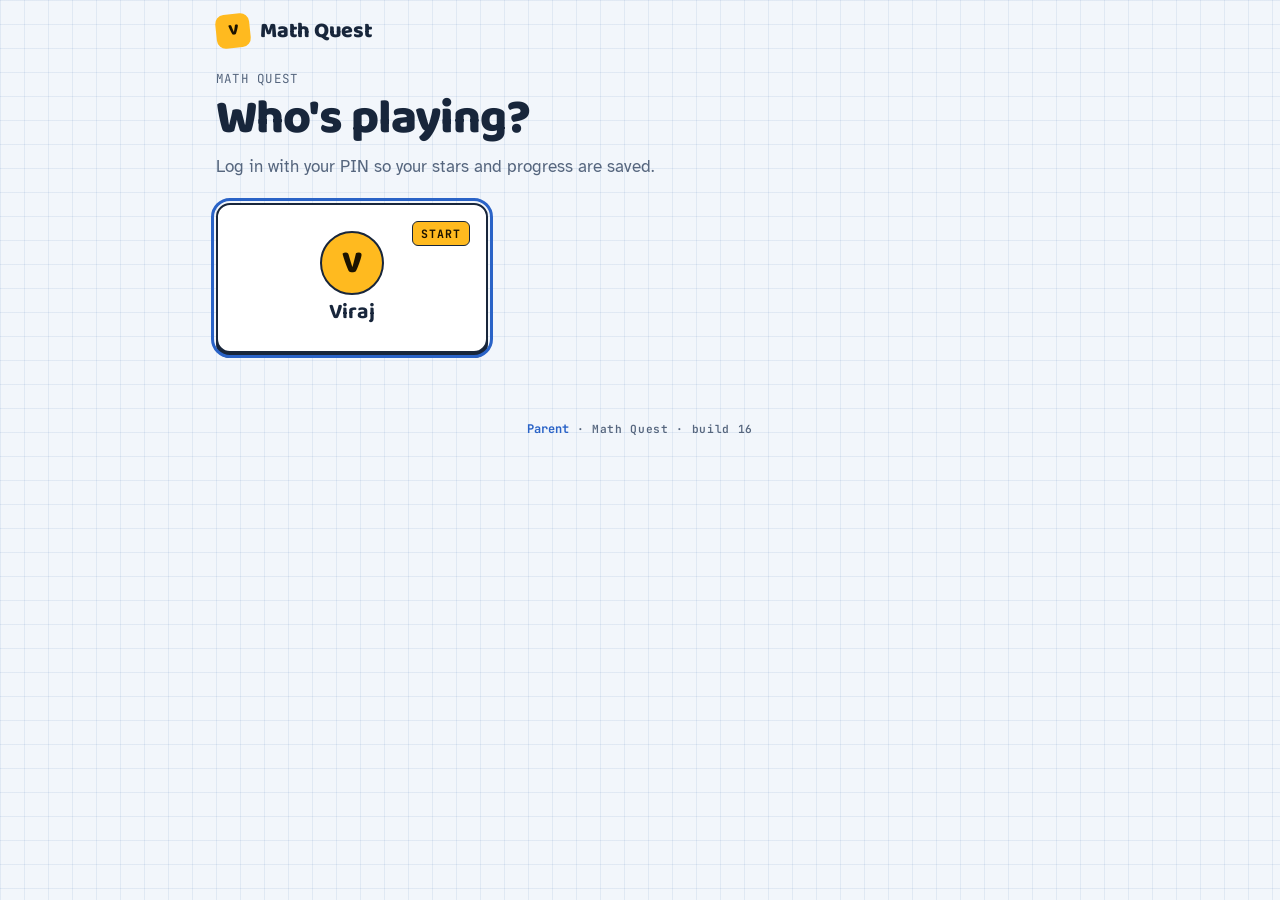
==== commit fa65e437: "Add coins from stars and play-time codes for BrainPlay Stars earn coins at a rate set in Parent > Se" ====
--- a/index.html
+++ b/index.html
@@ -14,10 +14,10 @@
 <!--BODY-->
 <header class="top">
   <button class="brand" id="home" aria-label="Back to all quests"><span class="mark">V</span><span class="brand-t">Math Quest</span></button>
-  <span class="right"><span class="who" id="who"></span><span class="xp" id="xp">0 XP</span></span>
+  <span class="right"><span class="who" id="who"></span><button class="xp coinpill" id="coins" hidden aria-label="Coins and play time"></button><span class="xp" id="xp">0 XP</span></span>
 </header>
 <main id="app"></main>
-<footer class="build"><button class="link" id="parent-link">Parent</button> · Math Quest · build 15</footer>
+<footer class="build"><button class="link" id="parent-link">Parent</button> · Math Quest · build 16</footer>
 <!--/BODY-->
 <script src="js/draw.js"></script>
 <script src="js/topics/measurement.js"></script>
@@ -28,6 +28,7 @@
 <script src="js/topics/angles.js"></script>
 <script src="js/topics/patterns.js"></script>
 <script src="js/sync.js"></script>
+<script src="js/playcode.js"></script>
 <script src="js/report.js"></script>
 <script src="js/app.js"></script>
 </body>
--- a/css/style.css
+++ b/css/style.css
@@ -358,3 +358,31 @@
 @media (max-width: 520px) { .brand-t { display: none; } }
 a.btn { display: inline-block; text-decoration: none; color: var(--ink); }
 a.btn.primary { color: #1b1300; }
+
+/* ---------- coins and play time ---------- */
+.coinpill { cursor: pointer; color: var(--ink); }
+.coinpill:hover { background: var(--pencil); color: #1b1300; }
+.coinbar {
+  display: flex; align-items: center; gap: 14px; text-align: left; width: 100%;
+  background: var(--card); border: 2px solid var(--ink); border-radius: var(--r); padding: 12px 16px;
+  box-shadow: 0 4px 0 var(--ink); cursor: pointer; color: var(--ink); transition: transform .1s, box-shadow .1s;
+}
+.coinbar:hover { transform: translateY(-2px); box-shadow: 0 6px 0 var(--ink); }
+.coinbar:active { transform: translateY(3px); box-shadow: 0 1px 0 var(--ink); }
+.coinbar > span:nth-child(2) { display: flex; flex-direction: column; flex: 1; min-width: 0; }
+.coinbar b { font-family: var(--display); font-size: 1.3rem; }
+.coinbar small { color: var(--muted); }
+.coinbig { font-size: 2rem; line-height: 1; }
+.coinbar .tag { flex-shrink: 0; font-family: var(--mono); font-size: .72rem; font-weight: 700; text-transform: uppercase; letter-spacing: .08em; padding: 3px 8px; border-radius: 6px; background: var(--pencil); color: #1b1300; border: 1.5px solid var(--ink); }
+.playopts { display: grid; grid-template-columns: repeat(auto-fill, minmax(120px, 1fr)); gap: 12px; }
+.playopts .btn { display: flex; flex-direction: column; align-items: center; gap: 2px; padding: 12px; }
+.playopts .btn b { font-family: var(--display); font-size: 1.4rem; }
+.playopts .btn small { font-weight: 600; }
+.codebox { border-color: var(--good); background: var(--good-bg); align-items: center; text-align: center; }
+.codebox .lede { margin-inline: auto; color: var(--ink); }
+.playcode { margin: 0; font: 700 clamp(2.4rem, 11vw, 3.6rem) var(--mono); letter-spacing: 0.08em; color: var(--ink); }
+.playcode.sm { font-size: 1.15rem; letter-spacing: 0.05em; margin-right: 8px; }
+.codelist { list-style: none; margin: 0; padding: 0; display: flex; flex-direction: column; gap: 8px; }
+.codelist li { background: var(--card); border: 2px solid var(--line); border-radius: 10px; padding: 8px 12px; }
+.coin-note { margin: 4px 0 0; font-weight: 700; }
+@media (max-width: 520px) { .coinbar .tag { display: none; } }
